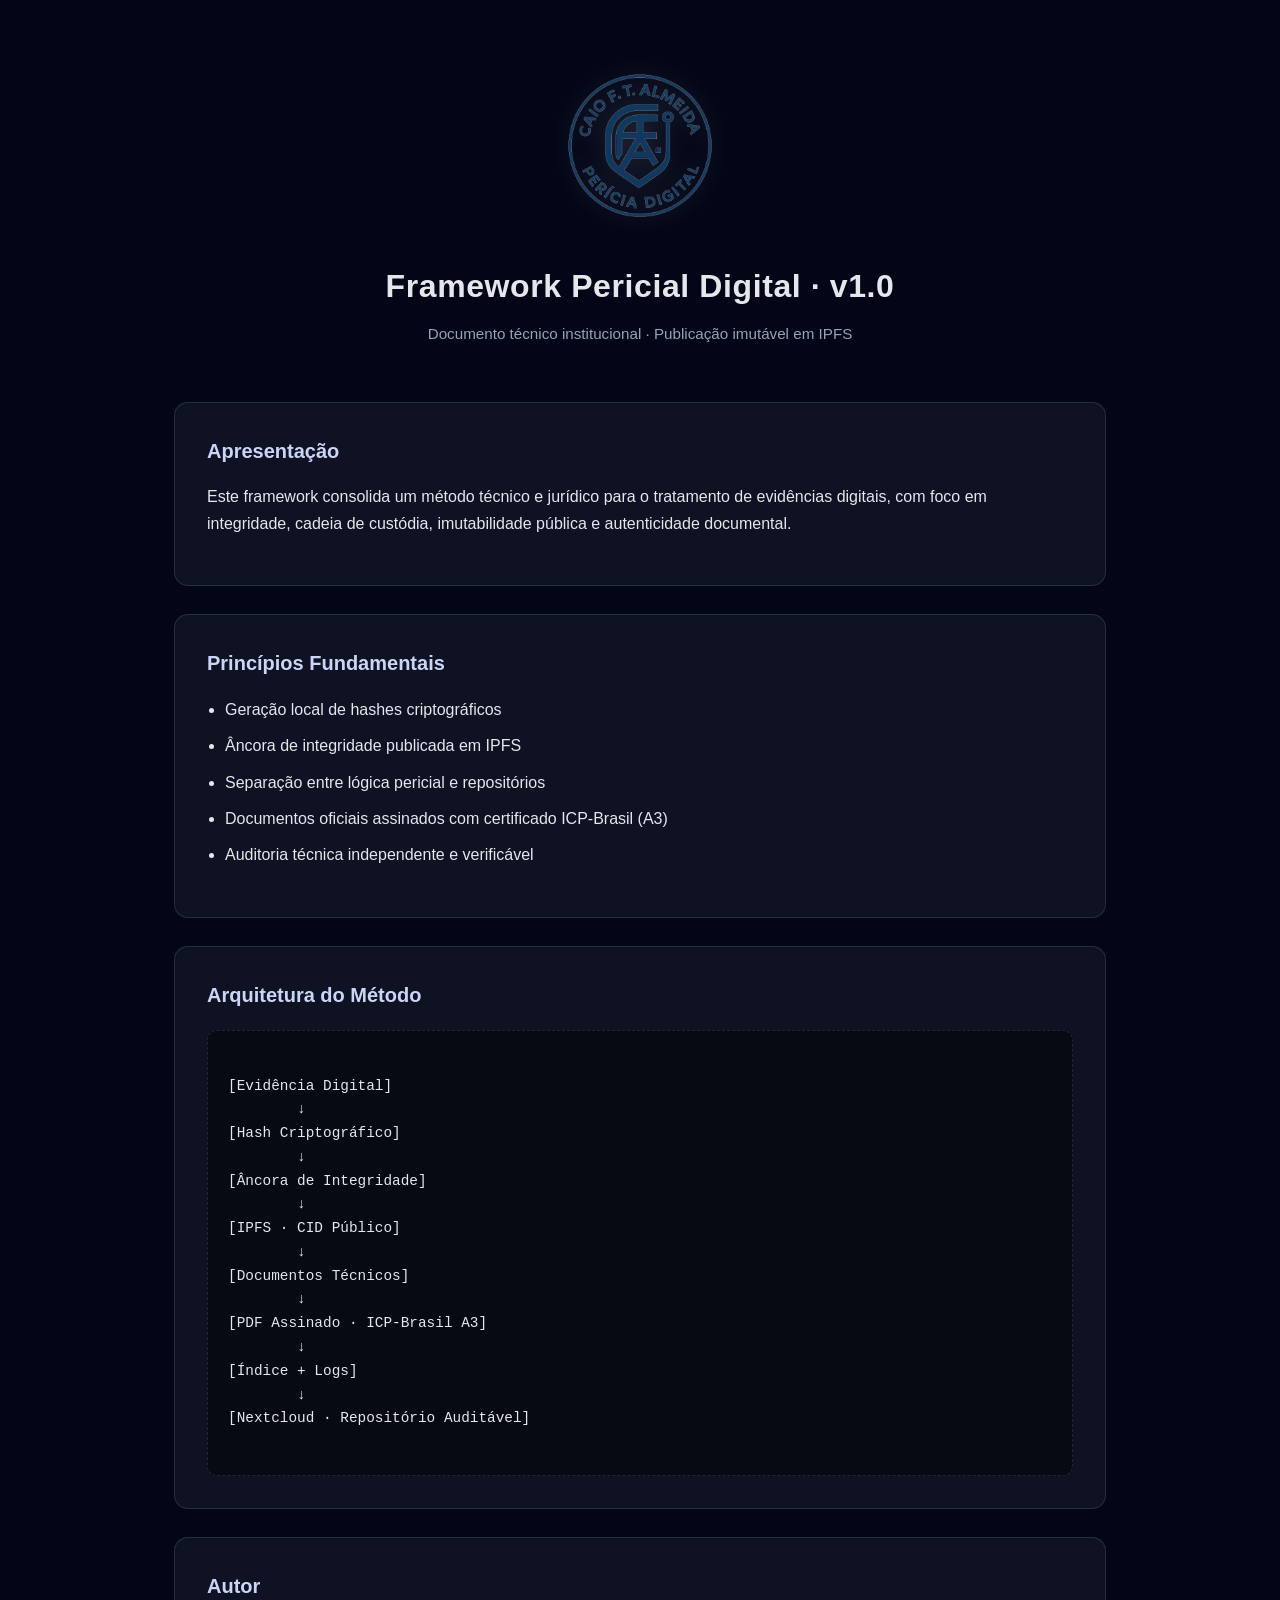
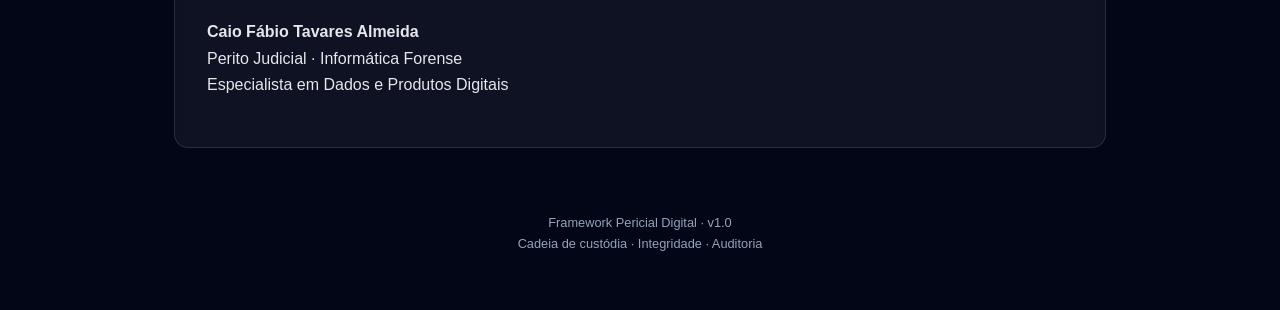
==== Framework-Pericial/index.html @ 10cd14a2 "Retomando roadmap com gemma4:latest via Ollama local" ====
<!DOCTYPE html>
<html lang="pt-BR">
<head>
  <meta charset="UTF-8" />
  <title>Framework Pericial Digital · v1.0</title>
  <meta name="viewport" content="width=device-width, initial-scale=1.0" />

  <style>
    :root {
      --bg: #020617;
      --panel: rgba(255, 255, 255, 0.05);
      --panel-border: rgba(255, 255, 255, 0.12);
      --text: #e5e7eb;
      --muted: #94a3b8;
      --accent: #cbd5f5;
    }

    * { box-sizing: border-box; }

    body {
      margin: 0;
      font-family: -apple-system, BlinkMacSystemFont, "Segoe UI",
                   Roboto, Ubuntu, Cantarell, "Helvetica Neue", Arial, sans-serif;
      background: radial-gradient(circle at top, #020617, #020617);
      color: var(--text);
      line-height: 1.65;
    }

    .container {
      max-width: 980px;
      margin: 0 auto;
      padding: 56px 24px;
    }

    header {
      text-align: center;
      margin-bottom: 56px;
    }

    .selo {
      max-width: 180px;
      margin: 0 auto 24px auto;
      display: block;
      filter: drop-shadow(0 0 12px rgba(255,255,255,0.15));
    }

    header h1 {
      margin: 0;
      font-size: 2rem;
      letter-spacing: 0.6px;
      font-weight: 600;
    }

    header p {
      margin-top: 8px;
      color: var(--muted);
      font-size: 0.95rem;
    }

    section {
      background: var(--panel);
      border: 1px solid var(--panel-border);
      border-radius: 14px;
      padding: 32px;
      margin-bottom: 28px;
      backdrop-filter: blur(6px);
    }

    section h2 {
      margin-top: 0;
      font-size: 1.25rem;
      font-weight: 600;
      color: var(--accent);
    }

    ul { padding-left: 18px; }
    li { margin-bottom: 10px; }

    .diagram {
      font-family: "Courier New", monospace;
      background: rgba(0, 0, 0, 0.45);
      border: 1px dashed var(--panel-border);
      border-radius: 10px;
      padding: 20px;
      margin-top: 18px;
      white-space: pre;
      overflow-x: auto;
      font-size: 0.9rem;
      color: #e2e8f0;
    }

    footer {
      margin-top: 64px;
      text-align: center;
      font-size: 0.8rem;
      color: var(--muted);
    }
  </style>
</head>

<body>
  <div class="container">

    <header>
      <img src="assets/selo-digital.png"
           alt="Selo Digital Institucional"
           class="selo" />
      <h1>Framework Pericial Digital · v1.0</h1>
      <p>Documento técnico institucional · Publicação imutável em IPFS</p>
    </header>

    <section>
      <h2>Apresentação</h2>
      <p>
        Este framework consolida um método técnico e jurídico para o
        tratamento de evidências digitais, com foco em integridade,
        cadeia de custódia, imutabilidade pública e autenticidade documental.
      </p>
    </section>

    <section>
      <h2>Princípios Fundamentais</h2>
      <ul>
        <li>Geração local de hashes criptográficos</li>
        <li>Âncora de integridade publicada em IPFS</li>
        <li>Separação entre lógica pericial e repositórios</li>
        <li>Documentos oficiais assinados com certificado ICP-Brasil (A3)</li>
        <li>Auditoria técnica independente e verificável</li>
      </ul>
    </section>

    <section>
      <h2>Arquitetura do Método</h2>
      <div class="diagram">
[Evidência Digital]
        ↓
[Hash Criptográfico]
        ↓
[Âncora de Integridade]
        ↓
[IPFS · CID Público]
        ↓
[Documentos Técnicos]
        ↓
[PDF Assinado · ICP-Brasil A3]
        ↓
[Índice + Logs]
        ↓
[Nextcloud · Repositório Auditável]
      </div>
    </section>

    <section>
      <h2>Autor</h2>
      <p>
        <strong>Caio Fábio Tavares Almeida</strong><br />
        Perito Judicial · Informática Forense<br />
        Especialista em Dados e Produtos Digitais
      </p>
    </section>

    <footer>
      Framework Pericial Digital · v1.0<br />
      Cadeia de custódia · Integridade · Auditoria
    </footer>

  </div>
</body>
</html>
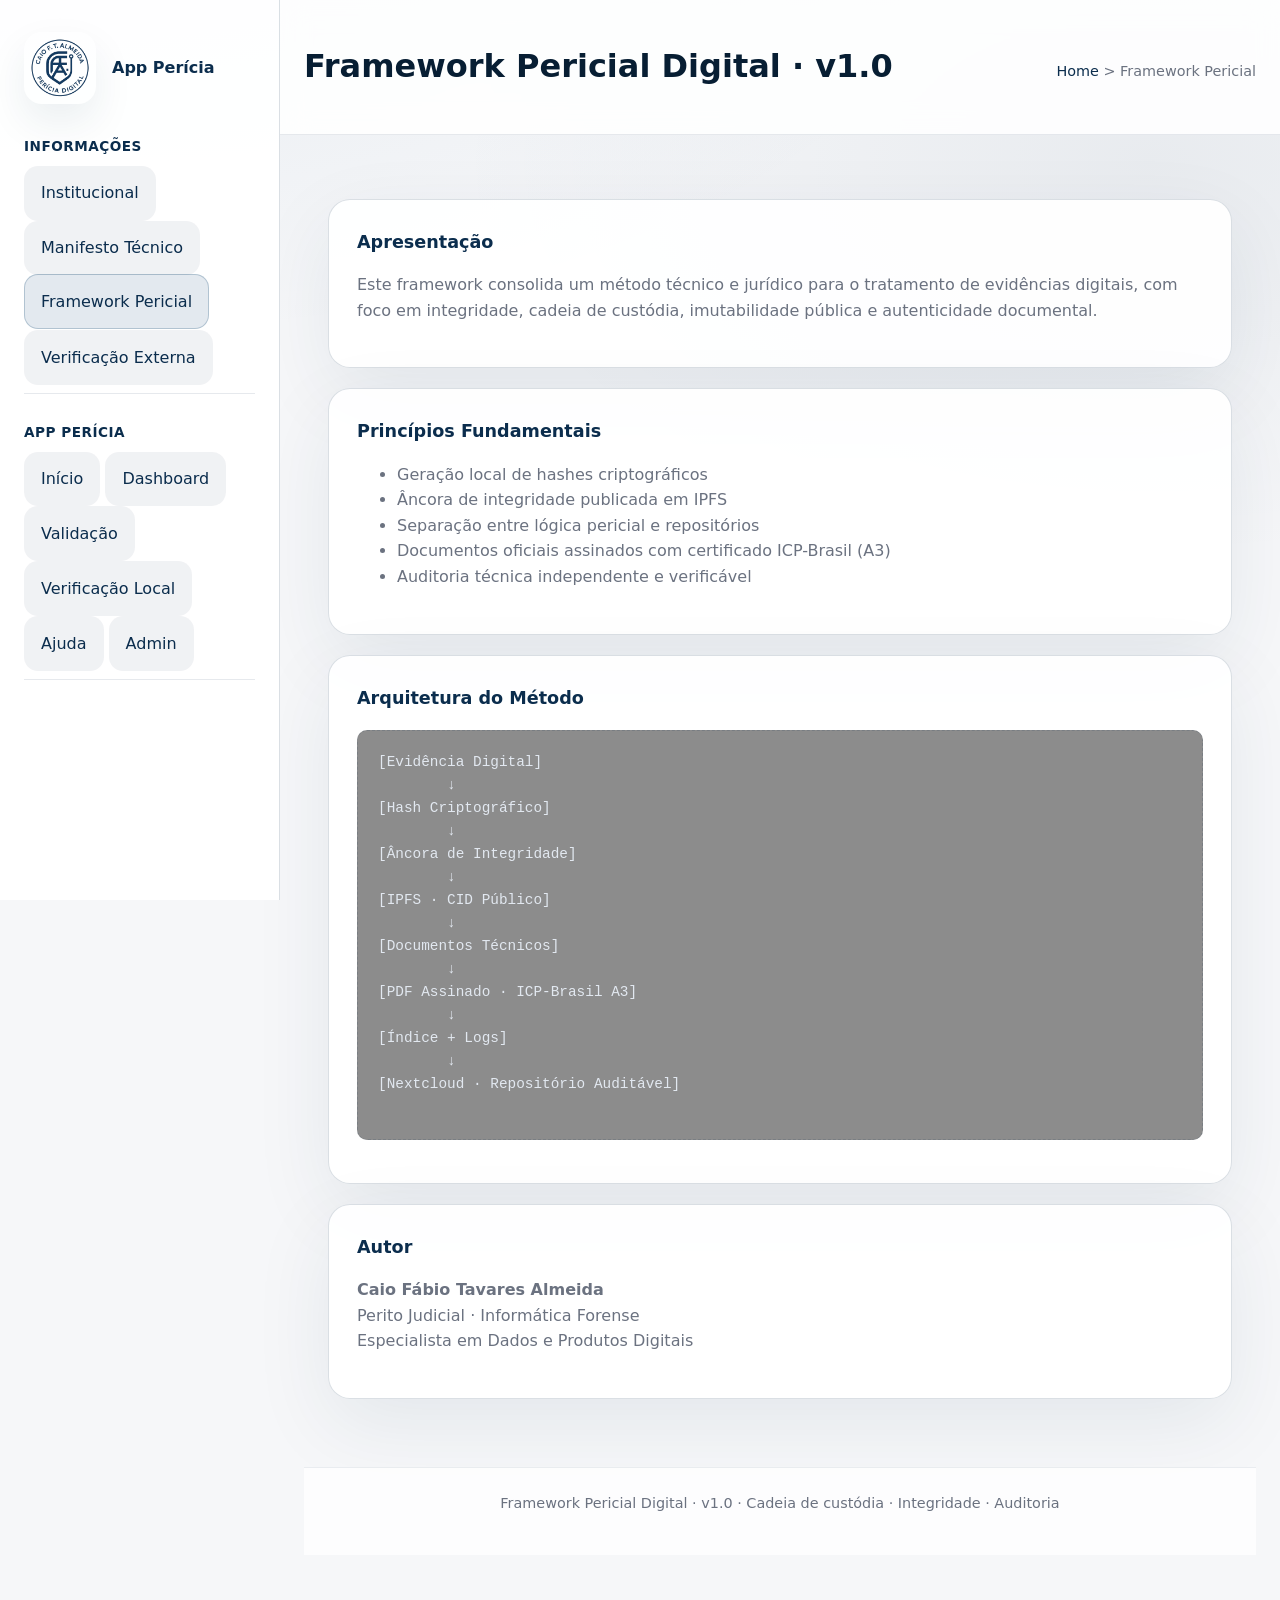
==== commit 4b32db52: "refactor: integrar navegação categorizada e páginas institucionais - Adicionar sidebar com categoria" ====
--- a/Framework-Pericial/index.html
+++ b/Framework-Pericial/index.html
@@ -2,114 +2,44 @@
 <html lang="pt-BR">
 <head>
   <meta charset="UTF-8" />
+  <meta name="viewport" content="width=device-width, initial-scale=1" />
   <title>Framework Pericial Digital · v1.0</title>
-  <meta name="viewport" content="width=device-width, initial-scale=1.0" />
-
-  <style>
-    :root {
-      --bg: #020617;
-      --panel: rgba(255, 255, 255, 0.05);
-      --panel-border: rgba(255, 255, 255, 0.12);
-      --text: #e5e7eb;
-      --muted: #94a3b8;
-      --accent: #cbd5f5;
-    }
-
-    * { box-sizing: border-box; }
-
-    body {
-      margin: 0;
-      font-family: -apple-system, BlinkMacSystemFont, "Segoe UI",
-                   Roboto, Ubuntu, Cantarell, "Helvetica Neue", Arial, sans-serif;
-      background: radial-gradient(circle at top, #020617, #020617);
-      color: var(--text);
-      line-height: 1.65;
-    }
-
-    .container {
-      max-width: 980px;
-      margin: 0 auto;
-      padding: 56px 24px;
-    }
-
-    header {
-      text-align: center;
-      margin-bottom: 56px;
-    }
-
-    .selo {
-      max-width: 180px;
-      margin: 0 auto 24px auto;
-      display: block;
-      filter: drop-shadow(0 0 12px rgba(255,255,255,0.15));
-    }
-
-    header h1 {
-      margin: 0;
-      font-size: 2rem;
-      letter-spacing: 0.6px;
-      font-weight: 600;
-    }
-
-    header p {
-      margin-top: 8px;
-      color: var(--muted);
-      font-size: 0.95rem;
-    }
-
-    section {
-      background: var(--panel);
-      border: 1px solid var(--panel-border);
-      border-radius: 14px;
-      padding: 32px;
-      margin-bottom: 28px;
-      backdrop-filter: blur(6px);
-    }
-
-    section h2 {
-      margin-top: 0;
-      font-size: 1.25rem;
-      font-weight: 600;
-      color: var(--accent);
-    }
-
-    ul { padding-left: 18px; }
-    li { margin-bottom: 10px; }
-
-    .diagram {
-      font-family: "Courier New", monospace;
-      background: rgba(0, 0, 0, 0.45);
-      border: 1px dashed var(--panel-border);
-      border-radius: 10px;
-      padding: 20px;
-      margin-top: 18px;
-      white-space: pre;
-      overflow-x: auto;
-      font-size: 0.9rem;
-      color: #e2e8f0;
-    }
-
-    footer {
-      margin-top: 64px;
-      text-align: center;
-      font-size: 0.8rem;
-      color: var(--muted);
-    }
-  </style>
+  <link rel="stylesheet" href="../site/css/pericia.css" />
 </head>
-
 <body>
-  <div class="container">
-
+  <aside class="sidebar">
+    <div class="sidebar-brand">
+      <img class="brand-logo" src="../assets/selo.png" alt="Selo institucional" />
+      <p>App Perícia</p>
+    </div>
+    <nav>
+      <div class="nav-section">
+        <h4>Informações</h4>
+        <a href="../index.html">Institucional</a>
+        <a href="../Manifesto_Ipfs/manifesto-tecnico.html">Manifesto Técnico</a>
+        <a href="index.html" class="active">Framework Pericial</a>
+        <a href="../verificacao-publica/index.html">Verificação Externa</a>
+      </div>
+      <div class="nav-section">
+        <h4>App Perícia</h4>
+        <a href="../site/index.html">Início</a>
+        <a href="../site/dashboard/dashboard.html">Dashboard</a>
+        <a href="../site/validacao/index.html">Validação</a>
+        <a href="../site/verificacao_publica/index.html">Verificação Local</a>
+        <a href="../site/help/index.html">Ajuda</a>
+        <a href="../site/painel_admin/admin.html">Admin</a>
+      </div>
+    </nav>
+  </aside>
+  <div class="layout">
     <header>
-      <img src="assets/selo-digital.png"
-           alt="Selo Digital Institucional"
-           class="selo" />
+      <button class="sidebar-toggle" type="button">Menu</button>
       <h1>Framework Pericial Digital · v1.0</h1>
-      <p>Documento técnico institucional · Publicação imutável em IPFS</p>
+      <p class="breadcrumbs"><a href="../index.html">Home</a> > Framework Pericial</p>
     </header>
-
-    <section>
+    <main>
+    <main>
+    <section class="card">
       <h2>Apresentação</h2>
       <p>
         Este framework consolida um método técnico e jurídico para o
@@ -118,7 +48,7 @@
       </p>
     </section>
 
-    <section>
+    <section class="card">
       <h2>Princípios Fundamentais</h2>
       <ul>
         <li>Geração local de hashes criptográficos</li>
@@ -129,9 +59,9 @@
       </ul>
     </section>
 
-    <section>
+    <section class="card">
       <h2>Arquitetura do Método</h2>
-      <div class="diagram">
+      <pre class="diagram">
 [Evidência Digital]
         ↓
 [Hash Criptográfico]
@@ -147,10 +77,10 @@
 [Índice + Logs]
         ↓
 [Nextcloud · Repositório Auditável]
-      </div>
+      </pre>
     </section>
 
-    <section>
+    <section class="card">
       <h2>Autor</h2>
       <p>
         <strong>Caio Fábio Tavares Almeida</strong><br />
@@ -158,12 +88,20 @@
         Especialista em Dados e Produtos Digitais
       </p>
     </section>
-
-    <footer>
-      Framework Pericial Digital · v1.0<br />
-      Cadeia de custódia · Integridade · Auditoria
-    </footer>
-
-  </div>
+  </main>
+  <footer>Framework Pericial Digital · v1.0 · Cadeia de custódia · Integridade · Auditoria</footer>
+  <div class="overlay" hidden></div>
+  <script>
+    document.addEventListener('DOMContentLoaded', function () {
+      var toggle = document.querySelector('.sidebar-toggle');
+      var overlay = document.querySelector('.overlay');
+      toggle && toggle.addEventListener('click', function () {
+        document.body.classList.toggle('sidebar-open');
+      });
+      overlay && overlay.addEventListener('click', function () {
+        document.body.classList.remove('sidebar-open');
+      });
+    });
+  </script>
 </body>
 </html>
--- a/site/css/pericia.css
+++ b/site/css/pericia.css
@@ -0,0 +1,483 @@
+:root {
+  --bg: #f6f7f9;
+  --surface: rgba(255, 255, 255, 0.92);
+  --surface-strong: rgba(255, 255, 255, 0.98);
+  --surface-soft: rgba(255, 255, 255, 0.75);
+  --text: #071e33;
+  --muted: #6b7280;
+  --accent: #1f4f7a;
+  --accent-strong: #0b2d4d;
+  --ok: #1f7a45;
+  --warn: #b57a1f;
+  --err: #a12f2f;
+  --border: rgba(11, 45, 77, 0.15);
+  --shadow: 0 26px 80px rgba(11, 45, 77, 0.08);
+  font-family: Inter, system-ui, -apple-system, 'Segoe UI', sans-serif;
+}
+
+* {
+  box-sizing: border-box;
+}
+
+html {
+  scroll-behavior: smooth;
+}
+
+body {
+  margin: 0;
+  min-height: 100vh;
+  display: grid;
+  grid-template-columns: 280px 1fr;
+  background:
+    radial-gradient(900px 500px at 10% -10%, rgba(31,79,122,0.08), transparent),
+    radial-gradient(700px 400px at 90% 10%, rgba(11,45,77,0.06), transparent),
+    var(--bg);
+  color: var(--text);
+  line-height: 1.6;
+  font-family: Inter, system-ui, -apple-system, 'Segoe UI', sans-serif;
+  overflow-x: hidden;
+}
+
+a {
+  color: var(--accent);
+  text-decoration: none;
+}
+
+a:hover,
+a:focus {
+  color: var(--accent-strong);
+}
+
+header {
+  position: sticky;
+  top: 0;
+  z-index: 20;
+  display: flex;
+  align-items: center;
+  justify-content: space-between;
+  gap: 1rem;
+  padding: 1.25rem 1.5rem;
+  background: rgba(255, 255, 255, 0.88);
+  border-bottom: 1px solid rgba(11, 45, 77, 0.1);
+  backdrop-filter: blur(14px);
+}
+
+.layout {
+  display: flex;
+  flex-direction: column;
+  min-height: 100vh;
+}
+
+.sidebar {
+  position: sticky;
+  top: 0;
+  height: 100vh;
+  padding: 2rem 1.5rem;
+  border-right: 1px solid var(--border);
+  background: rgba(255, 255, 255, 0.94);
+}
+
+.sidebar-brand {
+  display: flex;
+  align-items: center;
+  gap: 1rem;
+  margin-bottom: 2rem;
+}
+
+.sidebar-brand p {
+  margin: 0;
+  font-weight: 700;
+  color: var(--accent-strong);
+}
+
+.sidebar nav {
+  display: flex;
+  flex-direction: column;
+  gap: 0.75rem;
+}
+
+.sidebar a {
+  display: inline-flex;
+  align-items: center;
+  padding: 0.85rem 1rem;
+  border-radius: 14px;
+  background: rgba(11, 45, 77, 0.06);
+  color: var(--accent-strong);
+  border: 1px solid transparent;
+  transition: background 0.15s ease, border-color 0.15s ease;
+}
+
+.sidebar a:hover,
+.sidebar a:focus-visible {
+  background: rgba(31, 79, 122, 0.12);
+  border-color: rgba(31, 79, 122, 0.25);
+}
+
+.sidebar-toggle {
+  display: none;
+  border: 1px solid rgba(11, 45, 77, 0.12);
+  background: rgba(255, 255, 255, 0.92);
+  color: var(--accent-strong);
+  padding: 0.8rem 1rem;
+  border-radius: 14px;
+  cursor: pointer;
+}
+
+.overlay {
+  display: none;
+  position: fixed;
+  inset: 0;
+  background: rgba(11, 45, 77, 0.15);
+  z-index: 15;
+}
+
+body.sidebar-open .overlay {
+  display: block;
+}
+
+@media (max-width: 960px) {
+  body {
+    grid-template-columns: 1fr;
+  }
+
+  .sidebar {
+    position: fixed;
+    inset: 0 auto auto 0;
+    width: min(84vw, 280px);
+    transform: translateX(-110%);
+    transition: transform 0.25s ease;
+    box-shadow: 18px 0 60px rgba(11, 45, 77, 0.16);
+    z-index: 20;
+  }
+
+  body.sidebar-open .sidebar {
+    transform: translateX(0);
+  }
+
+  .sidebar-toggle {
+    display: inline-flex;
+  }
+
+  main {
+    padding: 1.5rem 1rem 2rem;
+  }
+
+  .sidebar a {
+    width: 100%;
+  }
+}
+
+header .brand {
+  display: flex;
+  align-items: center;
+  gap: 1rem;
+}
+
+header .brand h1 {
+  margin: 0;
+  font-size: 1.4rem;
+  font-weight: 700;
+  color: var(--accent-strong);
+}
+
+.brand-logo {
+  width: 72px;
+  height: auto;
+  border-radius: 18px;
+  box-shadow: 0 18px 40px rgba(11, 45, 77, 0.08);
+}
+
+nav {
+  margin: 0;
+  display: flex;
+  flex-wrap: wrap;
+  gap: 0.75rem;
+}
+
+.nav-section {
+  width: 100%;
+  margin-bottom: 1rem;
+  padding-bottom: 0.5rem;
+  border-bottom: 1px solid rgba(11, 45, 77, 0.1);
+}
+
+.nav-section h4 {
+  margin: 0 0 0.5rem 0;
+  font-size: 0.85rem;
+  font-weight: 600;
+  color: var(--accent-strong);
+  text-transform: uppercase;
+  letter-spacing: 0.5px;
+}
+
+nav a {
+  display: inline-flex;
+  align-items: center;
+  justify-content: center;
+  padding: 0.75rem 1rem;
+  border-radius: 999px;
+  background: rgba(11, 45, 77, 0.06);
+  border: 1px solid transparent;
+  color: var(--accent-strong);
+  transition: transform 0.15s ease, background 0.15s ease, border-color 0.15s ease;
+}
+
+nav a:hover,
+nav a:focus-visible,
+nav a.active {
+  transform: translateY(-1px);
+  background: rgba(31, 79, 122, 0.12);
+  border-color: rgba(31, 79, 122, 0.25);
+}
+
+main {
+  width: min(100%, 82rem);
+  margin: 0 auto;
+  padding: 2rem 1.5rem 3rem;
+}
+
+.card {
+  background: var(--surface);
+  border: 1px solid var(--border);
+  border-radius: 22px;
+  padding: 1.75rem;
+  margin-bottom: 1.25rem;
+  box-shadow: var(--shadow);
+}
+
+.card h2 {
+  margin: 0 0 1rem;
+  font-size: 1.1rem;
+  font-weight: 700;
+  color: var(--accent-strong);
+}
+
+.card ol {
+  margin: 0 0 1rem 1.2rem;
+  color: var(--muted);
+}
+
+.card ol li {
+  margin-bottom: 0.85rem;
+}
+
+.card p,
+.card li {
+  color: var(--muted);
+}
+
+.diagram {
+  font-family: "Courier New", monospace;
+  background: rgba(0, 0, 0, 0.45);
+  border: 1px dashed var(--border);
+  border-radius: 10px;
+  padding: 20px;
+  margin-top: 18px;
+  white-space: pre;
+  overflow-x: auto;
+  font-size: 0.9rem;
+  color: #e2e8f0;
+}
+
+.breadcrumbs {
+  margin: 0.5rem 0 0 0;
+  font-size: 0.9rem;
+  color: var(--muted);
+}
+
+.breadcrumbs a {
+  color: var(--accent-strong);
+  text-decoration: none;
+}
+
+.breadcrumbs a:hover {
+  text-decoration: underline;
+}
+
+.status-card {
+  background: linear-gradient(180deg, rgba(255, 255, 255, 0.98), rgba(246, 247, 249, 0.94));
+}
+
+.hint-box {
+  color: var(--text);
+  background: rgba(102, 180, 255, 0.08);
+  padding: 1rem 1.1rem;
+  border: 1px solid rgba(102, 180, 255, 0.18);
+  border-radius: 16px;
+  margin: 0;
+}
+
+label {
+  display: block;
+  margin-bottom: 0.5rem;
+  font-size: 0.9rem;
+  color: var(--muted);
+  text-transform: uppercase;
+  letter-spacing: 0.08em;
+}
+
+input,
+textarea,
+select,
+button {
+  font: inherit;
+}
+
+input,
+textarea,
+select {
+  width: 100%;
+  padding: 0.95rem 1rem;
+  border-radius: 14px;
+  border: 1px solid rgba(11, 45, 77, 0.12);
+  background: rgba(255, 255, 255, 0.92);
+  color: var(--text);
+  margin-bottom: 1rem;
+  transition: border-color 0.15s ease, box-shadow 0.15s ease;
+}
+
+input:focus,
+textarea:focus,
+select:focus {
+  outline: none;
+  border-color: rgba(31, 79, 122, 0.8);
+  box-shadow: 0 0 0 4px rgba(102, 180, 255, 0.15);
+}
+
+textarea {
+  min-height: 6rem;
+  resize: vertical;
+}
+
+button {
+  display: inline-flex;
+  align-items: center;
+  justify-content: center;
+  padding: 0.95rem 1.4rem;
+  border-radius: 14px;
+  border: none;
+  background: linear-gradient(135deg, var(--accent), #4d78b0);
+  color: #fff;
+  cursor: pointer;
+  font-weight: 700;
+  letter-spacing: 0.02em;
+  transition: transform 0.15s ease, box-shadow 0.15s ease, background 0.15s ease;
+}
+
+button:hover,
+button:focus-visible {
+  transform: translateY(-1px);
+  box-shadow: 0 18px 40px rgba(36, 111, 255, 0.18);
+}
+
+button.secondary {
+  background: rgba(11, 45, 77, 0.08);
+  color: var(--text);
+  border: 1px solid rgba(11, 45, 77, 0.14);
+}
+
+button.secondary:hover,
+button.secondary:focus-visible {
+  background: rgba(11, 45, 77, 0.12);
+}
+
+button.danger {
+  background: linear-gradient(135deg, #f1c746, #de7f31);
+}
+
+button.danger:hover,
+button.danger:focus-visible {
+  box-shadow: 0 18px 40px rgba(241, 199, 70, 0.22);
+}
+
+.msg {
+  padding: 0.85rem 1rem;
+  border-radius: 14px;
+  margin-bottom: 1rem;
+  font-size: 0.95rem;
+  border: 1px solid transparent;
+}
+
+.msg.ok {
+  background: rgba(75, 211, 140, 0.14);
+  border-color: rgba(75, 211, 140, 0.22);
+  color: var(--ok);
+}
+
+.msg.err {
+  background: rgba(255, 124, 124, 0.12);
+  border-color: rgba(255, 124, 124, 0.24);
+  color: var(--err);
+}
+
+.msg.warn {
+  background: rgba(241, 199, 70, 0.12);
+  border-color: rgba(241, 199, 70, 0.28);
+  color: var(--warn);
+}
+
+pre.chain,
+.proof-output {
+  font-size: 0.88rem;
+  overflow: auto;
+  max-height: 26rem;
+  padding: 1rem;
+  background: rgba(255, 255, 255, 0.92);
+  border-radius: 16px;
+  border: 1px solid rgba(11, 45, 77, 0.12);
+  color: var(--text);
+  white-space: pre-wrap;
+  word-break: break-word;
+}
+
+details {
+  background: rgba(255, 255, 255, 0.95);
+  border: 1px solid rgba(11, 45, 77, 0.12);
+  border-radius: 16px;
+  margin-bottom: 1rem;
+  padding: 1rem;
+}
+
+summary {
+  cursor: pointer;
+  font-weight: 700;
+  color: var(--text);
+  list-style: none;
+}
+
+.row {
+  display: flex;
+  flex-wrap: wrap;
+  gap: 0.75rem;
+  align-items: center;
+  margin-bottom: 1rem;
+}
+
+.footer-grid,
+.header-grid {
+  display: grid;
+  gap: 1rem;
+}
+
+footer {
+  padding: 1.5rem 1.5rem 2.5rem;
+  color: var(--muted);
+  font-size: 0.9rem;
+  border-top: 1px solid rgba(11, 45, 77, 0.08);
+  text-align: center;
+  background: rgba(255, 255, 255, 0.82);
+}
+
+@media (max-width: 768px) {
+  nav {
+    justify-content: center;
+  }
+
+  .row {
+    flex-direction: column;
+  }
+
+  main {
+    padding: 1.5rem 1rem 2rem;
+  }
+}
